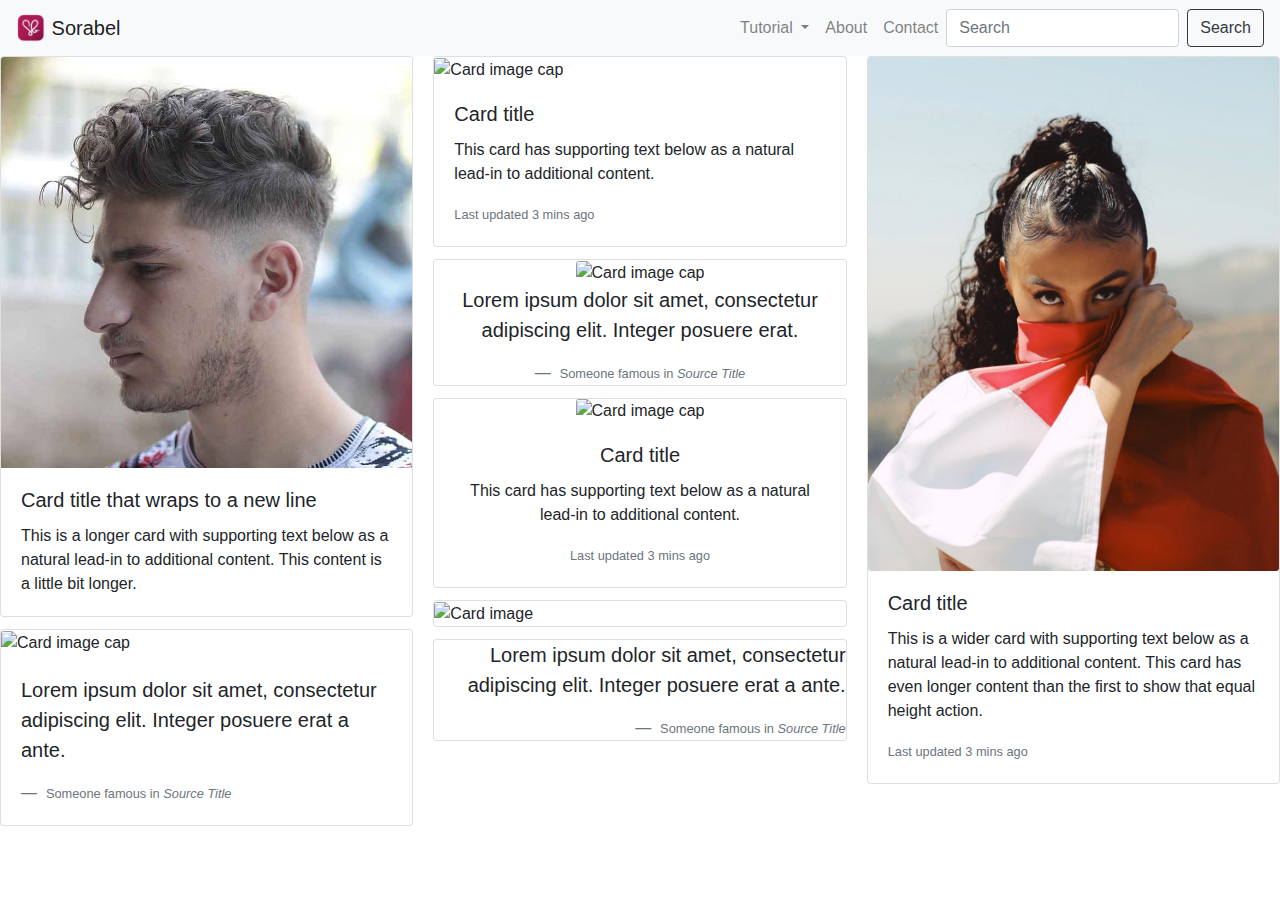
==== contact.html @ 63d3d3e6 "Add files via upload" ====
<!doctype html>
<html lang="en">

<head>
    <!-- Required meta tags -->
    <meta charset="utf-8">
    <meta name="viewport" content="width=device-width, initial-scale=1, shrink-to-fit=no">

    <!-- Bootstrap CSS -->
    <link rel="stylesheet" href="https://stackpath.bootstrapcdn.com/bootstrap/4.3.1/css/bootstrap.min.css"
        integrity="sha384-ggOyR0iXCbMQv3Xipma34MD+dH/1fQ784/j6cY/iJTQUOhcWr7x9JvoRxT2MZw1T" crossorigin="anonymous">
    <link href="https://fonts.googleapis.com/css?family=Noto+Sans|Poppins&display=swap" rel="stylesheet">

    <title>Hello, world!</title>
</head>

<body>
    <!-- Navbar -->
    <nav class="navbar navbar-expand-md my_nav navbar-light bg-light">
        <a class="navbar-brand" href="home.html">
            <img src="Sore.png" width="30" height="30" class="d-inline-block align-top" alt="sorabel">
            Sorabel
        </a>
        <button class="navbar-toggler" type="button" data-toggle="collapse" data-target="#navbarNav"
            aria-controls="navbarTogglerDemo02" aria-expanded="false" aria-label="Toggle navigation">
            <span class="navbar-toggler-icon"></span>
        </button>
        <div class="collapse navbar-collapse my_nav" id="navbarNav">
            <ul class="navbar-nav ml-auto">
                <li class="nav-item dropdown">
                    <a class="nav-link dropdown-toggle" href="#" id="navbarDropdown" role="button"
                        data-toggle="dropdown" aria-haspopup="true" aria-expanded="false">
                        Tutorial
                    </a>
                    <div class="dropdown-menu" aria-labelledby="navbarDropdown">
                        <a class="dropdown-item" href="#cutting">Cutting</a>
                        <div class="dropdown-divider"></div>
                        <a class="dropdown-item" href="#about">CMT</a>
                        <div class="dropdown-divider"></div>
                        <a class="dropdown-item" href="#about">Sample</a>
                        <div class="dropdown-divider"></div>
                        <a class="dropdown-item" href="#about">Revisi</a>
                        <div class="dropdown-divider"></div>
                        <a class="dropdown-item" href="#about">Other</a>
                    </div>
                </li>
                <li class="nav-item"><a href="#porto" class="nav-link pagescroll">About</a></li>
                <li class="nav-item"><a href="contact.html" class="nav-link pagescroll">Contact</a></li>
            </ul>
            <form class="form-inline my-2 my-lg-0">
                <input class="form-control mr-sm-2" type="search" placeholder="Search">
                <button class="btn btn-outline-dark my-2 my-sm-0" type="submit">Search</button>
            </form>
        </div>
    </nav>

    <!-- Container -->
    <section>

        <!-- Cards -->

        <div class="card-columns">
            <div class="card">
                <img class="card-img-top" src="ss.jpg" alt="Card image cap">
                <div class="card-body">
                    <h5 class="card-title">Card title that wraps to a new line</h5>
                    <p class="card-text">This is a longer card with supporting text below as a natural lead-in to
                        additional content. This content is a little bit longer.</p>
                </div>
            </div>
            <div class="card">
                <img class="card-img-top" src="http://mdbootstrap.com/img/Photos/Lightbox/Original/img%20(64).jpg"
                    alt="Card image cap">
                <blockquote class="blockquote mb-0 card-body">
                    <p>Lorem ipsum dolor sit amet, consectetur adipiscing elit. Integer posuere erat a ante.</p>
                    <footer class="blockquote-footer">
                        <small class="text-muted">
                            Someone famous in <cite title="Source Title">Source Title</cite>
                        </small>
                    </footer>
                </blockquote>
            </div>
            <div class="card">
                <img class="card-img-top" src="http://mdbootstrap.com/img/Photos/Lightbox/Original/img%20(58).jpg"
                    alt="Card image cap">
                <div class="card-body">
                    <h5 class="card-title">Card title</h5>
                    <p class="card-text">This card has supporting text below as a natural lead-in to additional content.
                    </p>
                    <p class="card-text"><small class="text-muted">Last updated 3 mins ago</small></p>
                </div>
            </div>
            <div class="card text-center">
                <img class="card-img-top" src="http://mdbootstrap.com/img/Photos/Lightbox/Original/img%20(67).jpg"
                    alt="Card image cap">
                <blockquote class="blockquote mb-0">
                    <p>Lorem ipsum dolor sit amet, consectetur adipiscing elit. Integer posuere erat.</p>
                    <footer class="blockquote-footer">
                        <small>
                            Someone famous in <cite title="Source Title">Source Title</cite>
                        </small>
                    </footer>
                </blockquote>
            </div>
            <div class="card text-center">
                <img class="card-img-top" src="http://mdbootstrap.com/img/Photos/Lightbox/Original/img%20(74).jpg"
                    alt="Card image cap">
                <div class="card-body">
                    <h5 class="card-title">Card title</h5>
                    <p class="card-text">This card has supporting text below as a natural lead-in to additional content.
                    </p>
                    <p class="card-text"><small class="text-muted">Last updated 3 mins ago</small></p>
                </div>
            </div>
            <div class="card">
                <img class="card-img" src="http://mdbootstrap.com/img/Photos/Lightbox/Original/img%20(77).jpg"
                    alt="Card image">
            </div>
            <div class="card text-right">
                <blockquote class="blockquote mb-0">
                    <p>Lorem ipsum dolor sit amet, consectetur adipiscing elit. Integer posuere erat a ante.</p>
                    <footer class="blockquote-footer">
                        <small class="text-muted">
                            Someone famous in <cite title="Source Title">Source Title</cite>
                        </small>
                    </footer>
                </blockquote>
            </div>
            <div class="card">
                <img class="card-img" src="agnezz.jpg" alt="Card image">
                <div class="card-body">
                    <h5 class="card-title">Card title</h5>
                    <p class="card-text">This is a wider card with supporting text below as a natural lead-in to
                        additional content. This card has even longer content than the first to show that equal height
                        action.</p>
                    <p class="card-text"><small class="text-muted">Last updated 3 mins ago</small></p>
                </div>
            </div>
        </div>

    </section>

    <!-- Optional JavaScript -->
    <!-- jQuery first, then Popper.js, then Bootstrap JS -->
    <script src="https://code.jquery.com/jquery-3.3.1.slim.min.js"
        integrity="sha384-q8i/X+965DzO0rT7abK41JStQIAqVgRVzpbzo5smXKp4YfRvH+8abtTE1Pi6jizo" crossorigin="anonymous">
    </script>
    <script src="https://cdnjs.cloudflare.com/ajax/libs/popper.js/1.14.7/umd/popper.min.js"
        integrity="sha384-UO2eT0CpHqdSJQ6hJty5KVphtPhzWj9WO1clHTMGa3JDZwrnQq4sF86dIHNDz0W1" crossorigin="anonymous">
    </script>
    <script src="https://stackpath.bootstrapcdn.com/bootstrap/4.3.1/js/bootstrap.min.js"
        integrity="sha384-JjSmVgyd0p3pXB1rRibZUAYoIIy6OrQ6VrjIEaFf/nJGzIxFDsf4x0xIM+B07jRM" crossorigin="anonymous">
    </script>
</body>

</html>
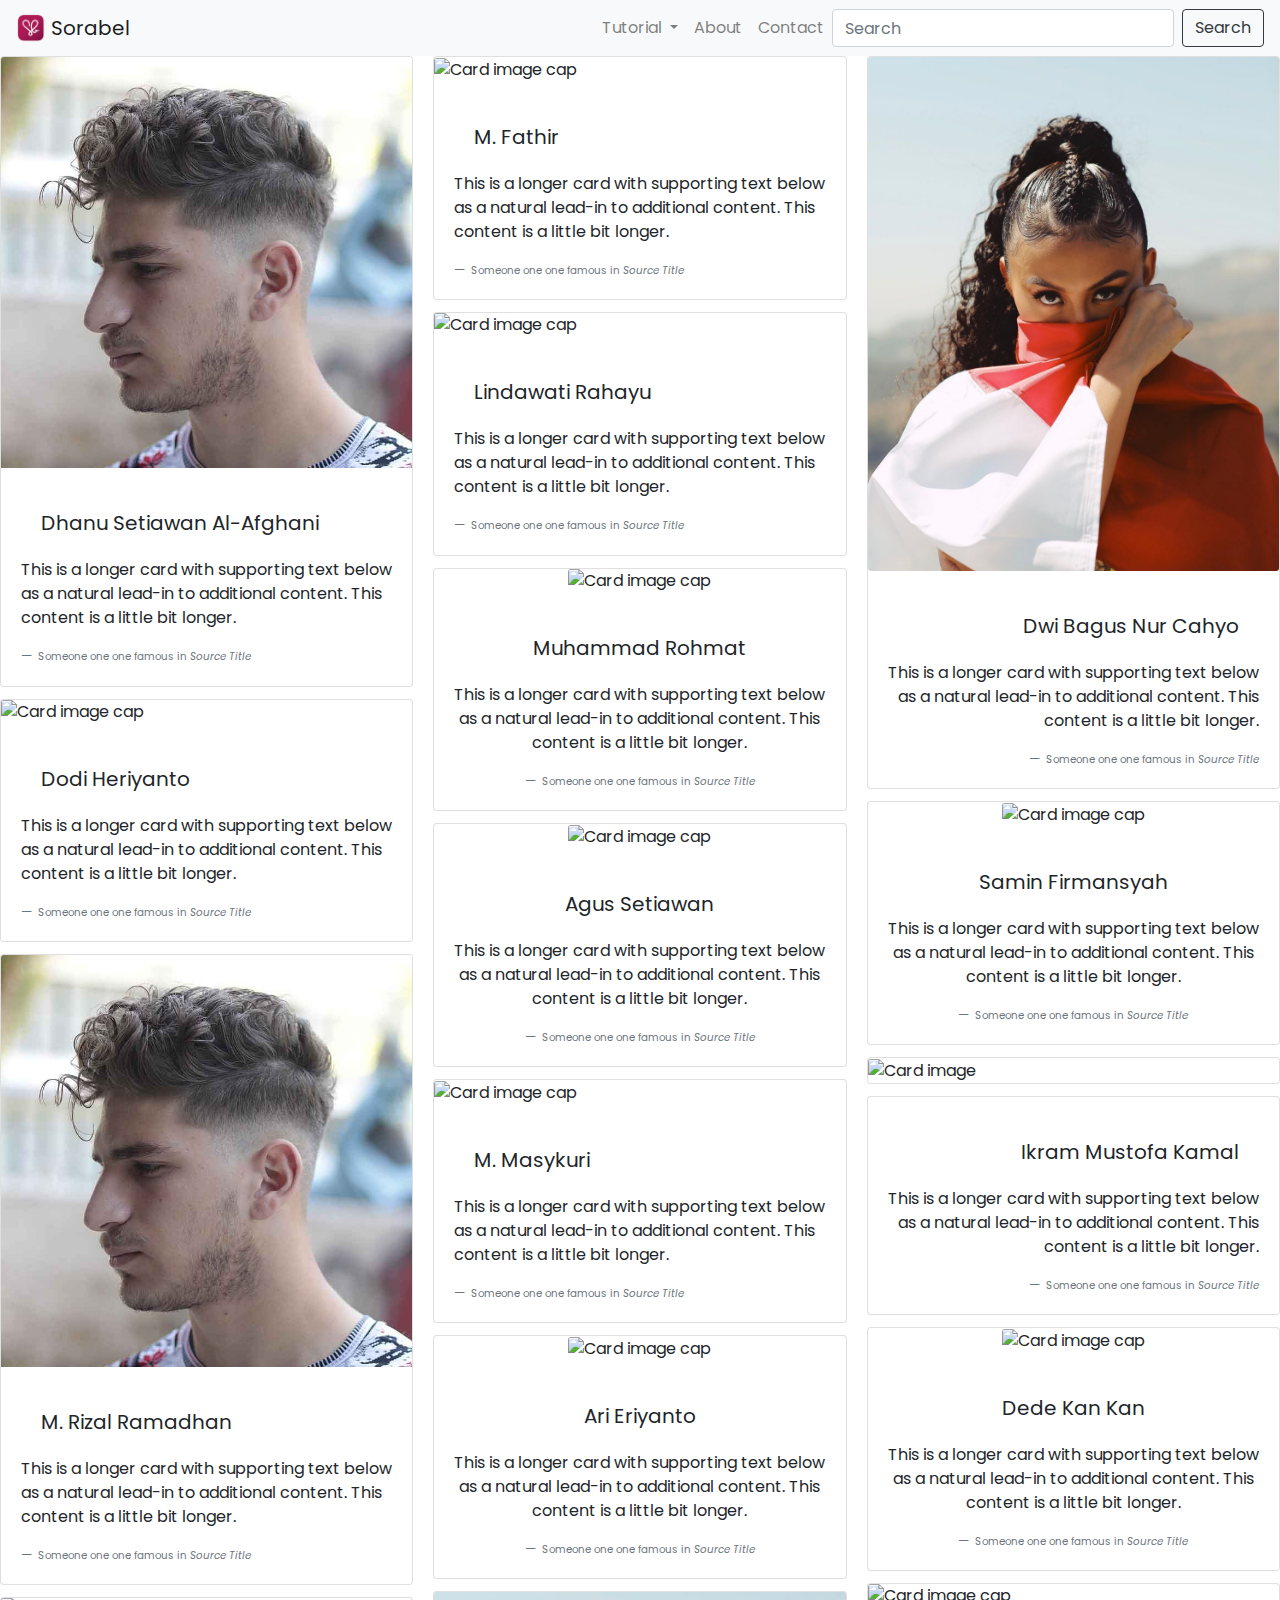
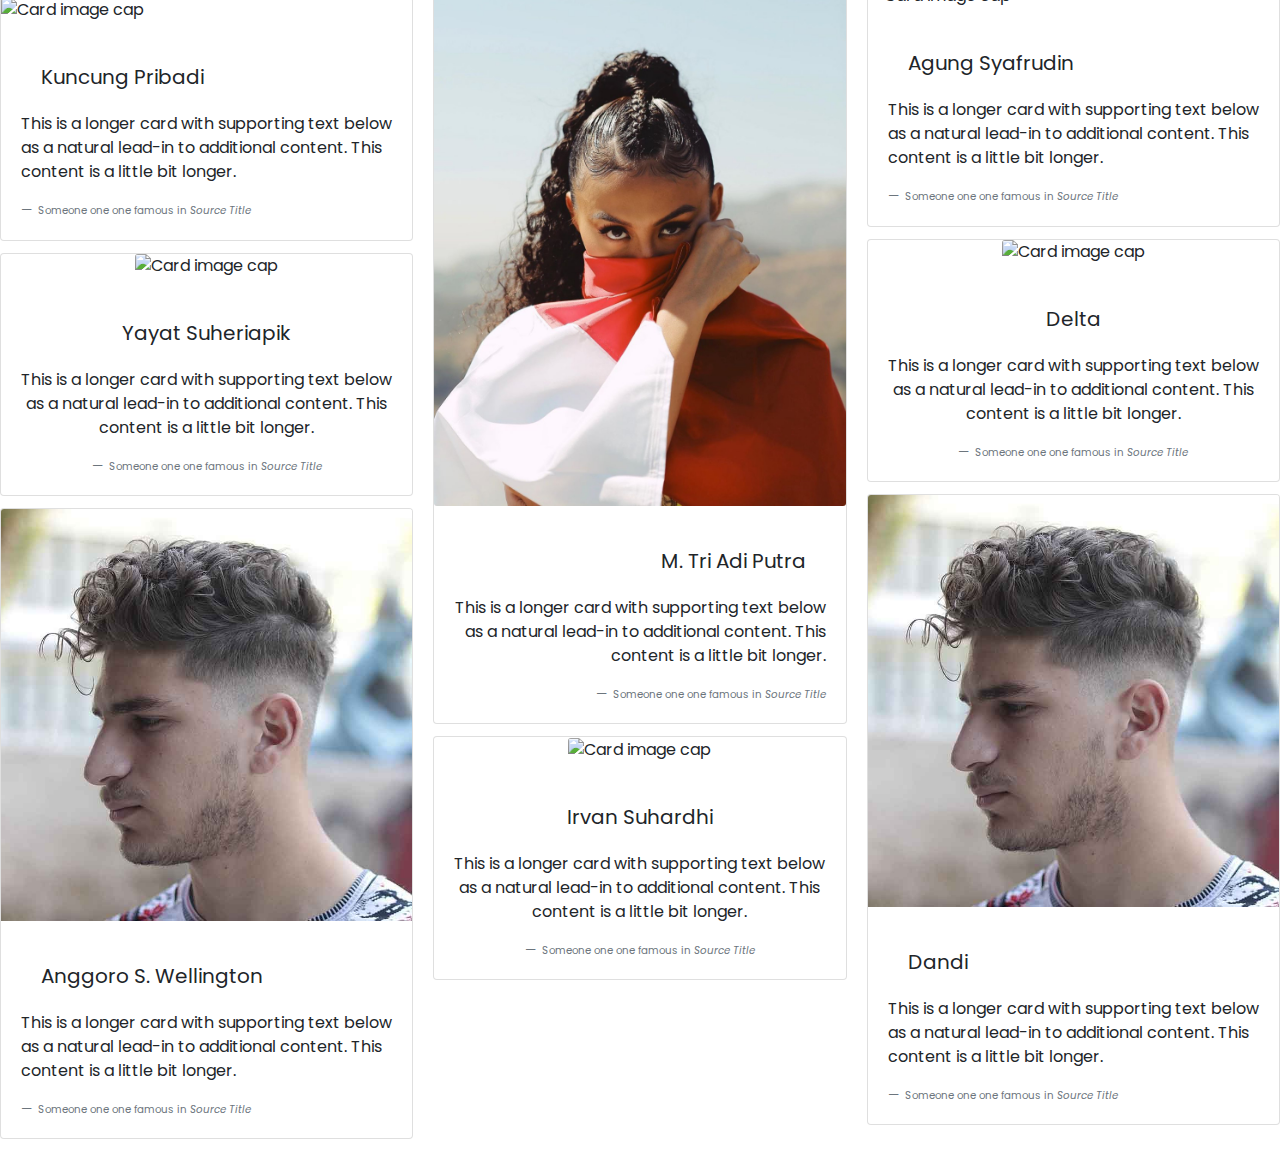
==== commit 5540cdac: "Update contact.html" ====
--- a/contact.html
+++ b/contact.html
@@ -10,8 +10,10 @@
     <link rel="stylesheet" href="https://stackpath.bootstrapcdn.com/bootstrap/4.3.1/css/bootstrap.min.css"
         integrity="sha384-ggOyR0iXCbMQv3Xipma34MD+dH/1fQ784/j6cY/iJTQUOhcWr7x9JvoRxT2MZw1T" crossorigin="anonymous">
     <link href="https://fonts.googleapis.com/css?family=Noto+Sans|Poppins&display=swap" rel="stylesheet">
-
-    <title>Hello, world!</title>
+    <link rel="stylesheet" href="contact.css">
+    <link rel="stylesheet" href="fontawesome/css/all.css">
+
+    <title>Contact</title>
 </head>
 
 <body>
@@ -44,7 +46,7 @@
                         <a class="dropdown-item" href="#about">Other</a>
                     </div>
                 </li>
-                <li class="nav-item"><a href="#porto" class="nav-link pagescroll">About</a></li>
+                <li class="nav-item"><a href="about.html" class="nav-link pagescroll">About</a></li>
                 <li class="nav-item"><a href="contact.html" class="nav-link pagescroll">Contact</a></li>
             </ul>
             <form class="form-inline my-2 my-lg-0">
@@ -58,84 +60,342 @@
     <section>
 
         <!-- Cards -->
-
+        <!-- Column 1 -->
         <div class="card-columns">
             <div class="card">
                 <img class="card-img-top" src="ss.jpg" alt="Card image cap">
                 <div class="card-body">
-                    <h5 class="card-title">Card title that wraps to a new line</h5>
-                    <p class="card-text">This is a longer card with supporting text below as a natural lead-in to
-                        additional content. This content is a little bit longer.</p>
-                </div>
-            </div>
+                    <blockquote class="blockquote mb-0 card-body">Dhanu Setiawan Al-Afghani</blockquote>
+                    <blockquote>This is a longer card with supporting text below as a
+                        natural lead-in to
+                        additional content. This content is a little bit longer.</blockquote>
+                    <footer class="blockquote-footer">
+                        <small class="text-muted">
+                            Someone one one famous in <cite title="Source Title">Source Title</cite>
+                        </small>
+                    </footer>
+                </div>
+            </div>
+
             <div class="card">
                 <img class="card-img-top" src="http://mdbootstrap.com/img/Photos/Lightbox/Original/img%20(64).jpg"
                     alt="Card image cap">
-                <blockquote class="blockquote mb-0 card-body">
-                    <p>Lorem ipsum dolor sit amet, consectetur adipiscing elit. Integer posuere erat a ante.</p>
-                    <footer class="blockquote-footer">
-                        <small class="text-muted">
-                            Someone famous in <cite title="Source Title">Source Title</cite>
-                        </small>
-                    </footer>
-                </blockquote>
-            </div>
+                <div class="card-body">
+                    <blockquote class="blockquote mb-0 card-body">Dodi Heriyanto</blockquote>
+                    <blockquote>This is a longer card with supporting text below as a
+                        natural lead-in to
+                        additional content. This content is a little bit longer.</blockquote>
+                    <footer class="blockquote-footer">
+                        <small class="text-muted">
+                            Someone one one famous in <cite title="Source Title">Source Title</cite>
+                        </small>
+                    </footer>
+                </div>
+            </div>
+
+            <div class="card">
+                <img class="card-img-top" src="ss.jpg" alt="Card image cap">
+                <div class="card-body">
+                    <blockquote class="blockquote mb-0 card-body">M. Rizal Ramadhan</blockquote>
+                    <blockquote>This is a longer card with supporting text below as a
+                        natural lead-in to
+                        additional content. This content is a little bit longer.</blockquote>
+                    <footer class="blockquote-footer">
+                        <small class="text-muted">
+                            Someone one one famous in <cite title="Source Title">Source Title</cite>
+                        </small>
+                    </footer>
+                </div>
+            </div>
+
+            <div class="card">
+                <img class="card-img-top" src="http://mdbootstrap.com/img/Photos/Lightbox/Original/img%20(64).jpg"
+                    alt="Card image cap">
+                <div class="card-body">
+                    <blockquote class="blockquote mb-0 card-body">Kuncung Pribadi</blockquote>
+                    <blockquote>This is a longer card with supporting text below as a
+                        natural lead-in to
+                        additional content. This content is a little bit longer.</blockquote>
+                    <footer class="blockquote-footer">
+                        <small class="text-muted">
+                            Someone one one famous in <cite title="Source Title">Source Title</cite>
+                        </small>
+                    </footer>
+                </div>
+            </div>
+
+            <div class="card text-center">
+                <img class="card-img-top" src="http://mdbootstrap.com/img/Photos/Lightbox/Original/img%20(74).jpg"
+                    alt="Card image cap">
+                <div class="card-body">
+                    <blockquote class="blockquote mb-0 card-body">Yayat Suheriapik</blockquote>
+                    <blockquote>This is a longer card with supporting text below as a
+                        natural lead-in to
+                        additional content. This content is a little bit longer.</blockquote>
+                    <footer class="blockquote-footer">
+                        <small class="text-muted">
+                            Someone one one famous in <cite title="Source Title">Source Title</cite>
+                        </small>
+                    </footer>
+                </div>
+            </div>
+
+            <div class="card">
+                <img class="card-img-top" src="ss.jpg" alt="Card image cap">
+                <div class="card-body">
+                    <blockquote class="blockquote mb-0 card-body">Anggoro S. Wellington</blockquote>
+                    <blockquote>This is a longer card with supporting text below as a
+                        natural lead-in to
+                        additional content. This content is a little bit longer.</blockquote>
+                    <footer class="blockquote-footer">
+                        <small class="text-muted">
+                            Someone one one famous in <cite title="Source Title">Source Title</cite>
+                        </small>
+                    </footer>
+                </div>
+            </div>
+
             <div class="card">
                 <img class="card-img-top" src="http://mdbootstrap.com/img/Photos/Lightbox/Original/img%20(58).jpg"
                     alt="Card image cap">
                 <div class="card-body">
-                    <h5 class="card-title">Card title</h5>
-                    <p class="card-text">This card has supporting text below as a natural lead-in to additional content.
-                    </p>
-                    <p class="card-text"><small class="text-muted">Last updated 3 mins ago</small></p>
-                </div>
-            </div>
+                    <blockquote class="blockquote mb-0 card-body">M. Fathir</blockquote>
+                    <blockquote>This is a longer card with supporting text below as a
+                        natural lead-in to
+                        additional content. This content is a little bit longer.</blockquote>
+                    <footer class="blockquote-footer">
+                        <small class="text-muted">
+                            Someone one one famous in <cite title="Source Title">Source Title</cite>
+                        </small>
+                    </footer>
+                </div>
+            </div>
+
+            <!-- Column 2 -->
+            <div class="card">
+                <img class="card-img-top" src="http://mdbootstrap.com/img/Photos/Lightbox/Original/img%20(58).jpg"
+                    alt="Card image cap">
+                <div class="card-body">
+                    <blockquote class="blockquote mb-0 card-body">Lindawati Rahayu</blockquote>
+                    <blockquote>This is a longer card with supporting text below as a
+                        natural lead-in to
+                        additional content. This content is a little bit longer.</blockquote>
+                    <footer class="blockquote-footer">
+                        <small class="text-muted">
+                            Someone one one famous in <cite title="Source Title">Source Title</cite>
+                        </small>
+                    </footer>
+                </div>
+            </div>
+
             <div class="card text-center">
                 <img class="card-img-top" src="http://mdbootstrap.com/img/Photos/Lightbox/Original/img%20(67).jpg"
                     alt="Card image cap">
-                <blockquote class="blockquote mb-0">
-                    <p>Lorem ipsum dolor sit amet, consectetur adipiscing elit. Integer posuere erat.</p>
-                    <footer class="blockquote-footer">
-                        <small>
-                            Someone famous in <cite title="Source Title">Source Title</cite>
-                        </small>
-                    </footer>
-                </blockquote>
-            </div>
+                <div class="card-body">
+                    <blockquote class="blockquote mb-0 card-body">Muhammad Rohmat</blockquote>
+                    <blockquote>This is a longer card with supporting text below as a
+                        natural lead-in to
+                        additional content. This content is a little bit longer.</blockquote>
+                    <footer class="blockquote-footer">
+                        <small class="text-muted">
+                            Someone one one famous in <cite title="Source Title">Source Title</cite>
+                        </small>
+                    </footer>
+                </div>
+            </div>
+
             <div class="card text-center">
                 <img class="card-img-top" src="http://mdbootstrap.com/img/Photos/Lightbox/Original/img%20(74).jpg"
                     alt="Card image cap">
                 <div class="card-body">
-                    <h5 class="card-title">Card title</h5>
-                    <p class="card-text">This card has supporting text below as a natural lead-in to additional content.
-                    </p>
-                    <p class="card-text"><small class="text-muted">Last updated 3 mins ago</small></p>
-                </div>
-            </div>
+                    <blockquote class="blockquote mb-0 card-body">Agus Setiawan</blockquote>
+                    <blockquote>This is a longer card with supporting text below as a
+                        natural lead-in to
+                        additional content. This content is a little bit longer.</blockquote>
+                    <footer class="blockquote-footer">
+                        <small class="text-muted">
+                            Someone one one famous in <cite title="Source Title">Source Title</cite>
+                        </small>
+                    </footer>
+                </div>
+            </div>
+
+            <div class="card">
+                <img class="card-img-top" src="http://mdbootstrap.com/img/Photos/Lightbox/Original/img%20(64).jpg"
+                    alt="Card image cap">
+                <div class="card-body">
+                    <blockquote class="blockquote mb-0 card-body">M. Masykuri</blockquote>
+                    <blockquote>This is a longer card with supporting text below as a
+                        natural lead-in to
+                        additional content. This content is a little bit longer.</blockquote>
+                    <footer class="blockquote-footer">
+                        <small class="text-muted">
+                            Someone one one famous in <cite title="Source Title">Source Title</cite>
+                        </small>
+                    </footer>
+                </div>
+            </div>
+
+            <div class="card text-center">
+                <img class="card-img-top" src="http://mdbootstrap.com/img/Photos/Lightbox/Original/img%20(67).jpg"
+                    alt="Card image cap">
+                <div class="card-body">
+                    <blockquote class="blockquote mb-0 card-body">Ari Eriyanto</blockquote>
+                    <blockquote>This is a longer card with supporting text below as a
+                        natural lead-in to
+                        additional content. This content is a little bit longer.</blockquote>
+                    <footer class="blockquote-footer">
+                        <small class="text-muted">
+                            Someone one one famous in <cite title="Source Title">Source Title</cite>
+                        </small>
+                    </footer>
+                </div>
+            </div>
+
+            <div class="card text-right">
+                <img class="card-img" src="agnezz.jpg" alt="Card image">
+                <div class="card-body">
+                    <blockquote class="blockquote mb-0 card-body">M. Tri Adi Putra</blockquote>
+                    <blockquote>This is a longer card with supporting text below as a
+                        natural lead-in to
+                        additional content. This content is a little bit longer.</blockquote>
+                    <footer class="blockquote-footer">
+                        <small class="text-muted">
+                            Someone one one famous in <cite title="Source Title">Source Title</cite>
+                        </small>
+                    </footer>
+                </div>
+            </div>
+
+            <div class="card text-center">
+                <img class="card-img-top" src="http://mdbootstrap.com/img/Photos/Lightbox/Original/img%20(67).jpg"
+                    alt="Card image cap">
+                <div class="card-body">
+                    <blockquote class="blockquote mb-0 card-body">Irvan Suhardhi</blockquote>
+                    <blockquote>This is a longer card with supporting text below as a
+                        natural lead-in to
+                        additional content. This content is a little bit longer.</blockquote>
+                    <footer class="blockquote-footer">
+                        <small class="text-muted">
+                            Someone one one famous in <cite title="Source Title">Source Title</cite>
+                        </small>
+                    </footer>
+                </div>
+            </div>
+
+            <div class="card text-right">
+                <img class="card-img" src="agnezz.jpg" alt="Card image">
+                <div class="card-body">
+                    <blockquote class="blockquote mb-0 card-body">Dwi Bagus Nur Cahyo</blockquote>
+                    <blockquote>This is a longer card with supporting text below as a
+                        natural lead-in to
+                        additional content. This content is a little bit longer.</blockquote>
+                    <footer class="blockquote-footer">
+                        <small class="text-muted">
+                            Someone one one famous in <cite title="Source Title">Source Title</cite>
+                        </small>
+                    </footer>
+                </div>
+            </div>
+
+            <div class="card text-center">
+                <img class="card-img-top" src="http://mdbootstrap.com/img/Photos/Lightbox/Original/img%20(74).jpg"
+                    alt="Card image cap">
+                <div class="card-body">
+                    <blockquote class="blockquote mb-0 card-body">Samin Firmansyah</blockquote>
+                    <blockquote>This is a longer card with supporting text below as a
+                        natural lead-in to
+                        additional content. This content is a little bit longer.</blockquote>
+                    <footer class="blockquote-footer">
+                        <small class="text-muted">
+                            Someone one one famous in <cite title="Source Title">Source Title</cite>
+                        </small>
+                    </footer>
+                </div>
+            </div>
+
+            <!-- Column 3 -->
             <div class="card">
                 <img class="card-img" src="http://mdbootstrap.com/img/Photos/Lightbox/Original/img%20(77).jpg"
                     alt="Card image">
             </div>
             <div class="card text-right">
-                <blockquote class="blockquote mb-0">
-                    <p>Lorem ipsum dolor sit amet, consectetur adipiscing elit. Integer posuere erat a ante.</p>
-                    <footer class="blockquote-footer">
-                        <small class="text-muted">
-                            Someone famous in <cite title="Source Title">Source Title</cite>
-                        </small>
-                    </footer>
-                </blockquote>
-            </div>
-            <div class="card">
-                <img class="card-img" src="agnezz.jpg" alt="Card image">
-                <div class="card-body">
-                    <h5 class="card-title">Card title</h5>
-                    <p class="card-text">This is a wider card with supporting text below as a natural lead-in to
-                        additional content. This card has even longer content than the first to show that equal height
-                        action.</p>
-                    <p class="card-text"><small class="text-muted">Last updated 3 mins ago</small></p>
-                </div>
-            </div>
+                <div class="card-body">
+                    <blockquote class="blockquote mb-0 card-body">Ikram Mustofa Kamal</blockquote>
+                    <blockquote>This is a longer card with supporting text below as a
+                        natural lead-in to
+                        additional content. This content is a little bit longer.</blockquote>
+                    <footer class="blockquote-footer">
+                        <small class="text-muted">
+                            Someone one one famous in <cite title="Source Title">Source Title</cite>
+                        </small>
+                    </footer>
+                </div>
+            </div>
+
+            <div class="card text-center">
+                <img class="card-img-top" src="http://mdbootstrap.com/img/Photos/Lightbox/Original/img%20(67).jpg"
+                    alt="Card image cap">
+                <div class="card-body">
+                    <blockquote class="blockquote mb-0 card-body">Dede Kan Kan</blockquote>
+                    <blockquote>This is a longer card with supporting text below as a
+                        natural lead-in to
+                        additional content. This content is a little bit longer.</blockquote>
+                    <footer class="blockquote-footer">
+                        <small class="text-muted">
+                            Someone one one famous in <cite title="Source Title">Source Title</cite>
+                        </small>
+                    </footer>
+                </div>
+            </div>
+
+            <div class="card">
+                <img class="card-img-top" src="http://mdbootstrap.com/img/Photos/Lightbox/Original/img%20(58).jpg"
+                    alt="Card image cap">
+                <div class="card-body">
+                    <blockquote class="blockquote mb-0 card-body">Agung Syafrudin</blockquote>
+                    <blockquote>This is a longer card with supporting text below as a
+                        natural lead-in to
+                        additional content. This content is a little bit longer.</blockquote>
+                    <footer class="blockquote-footer">
+                        <small class="text-muted">
+                            Someone one one famous in <cite title="Source Title">Source Title</cite>
+                        </small>
+                    </footer>
+                </div>
+            </div>
+
+            <div class="card text-center">
+                <img class="card-img-top" src="http://mdbootstrap.com/img/Photos/Lightbox/Original/img%20(67).jpg"
+                    alt="Card image cap">
+                <div class="card-body">
+                    <blockquote class="blockquote mb-0 card-body">Delta</blockquote>
+                    <blockquote>This is a longer card with supporting text below as a
+                        natural lead-in to
+                        additional content. This content is a little bit longer.</blockquote>
+                    <footer class="blockquote-footer">
+                        <small class="text-muted">
+                            Someone one one famous in <cite title="Source Title">Source Title</cite>
+                        </small>
+                    </footer>
+                </div>
+            </div>
+
+            <div class="card">
+                <img class="card-img-top" src="ss.jpg" alt="Card image cap">
+                <div class="card-body">
+                    <blockquote class="blockquote mb-0 card-body">Dandi</blockquote>
+                    <blockquote>This is a longer card with supporting text below as a
+                        natural lead-in to
+                        additional content. This content is a little bit longer.</blockquote>
+                    <footer class="blockquote-footer">
+                        <small class="text-muted">
+                            Someone one one famous in <cite title="Source Title">Source Title</cite>
+                        </small>
+                    </footer>
+                </div>
+            </div>
+
         </div>
 
     </section>
@@ -153,4 +413,4 @@
     </script>
 </body>
 
-</html>+</html>
--- a/contact.css
+++ b/contact.css
@@ -0,0 +1,5 @@
+html,
+body {
+    height: 100%;
+    font-family: 'Poppins', 'Noto Sans', sans-serif;
+}